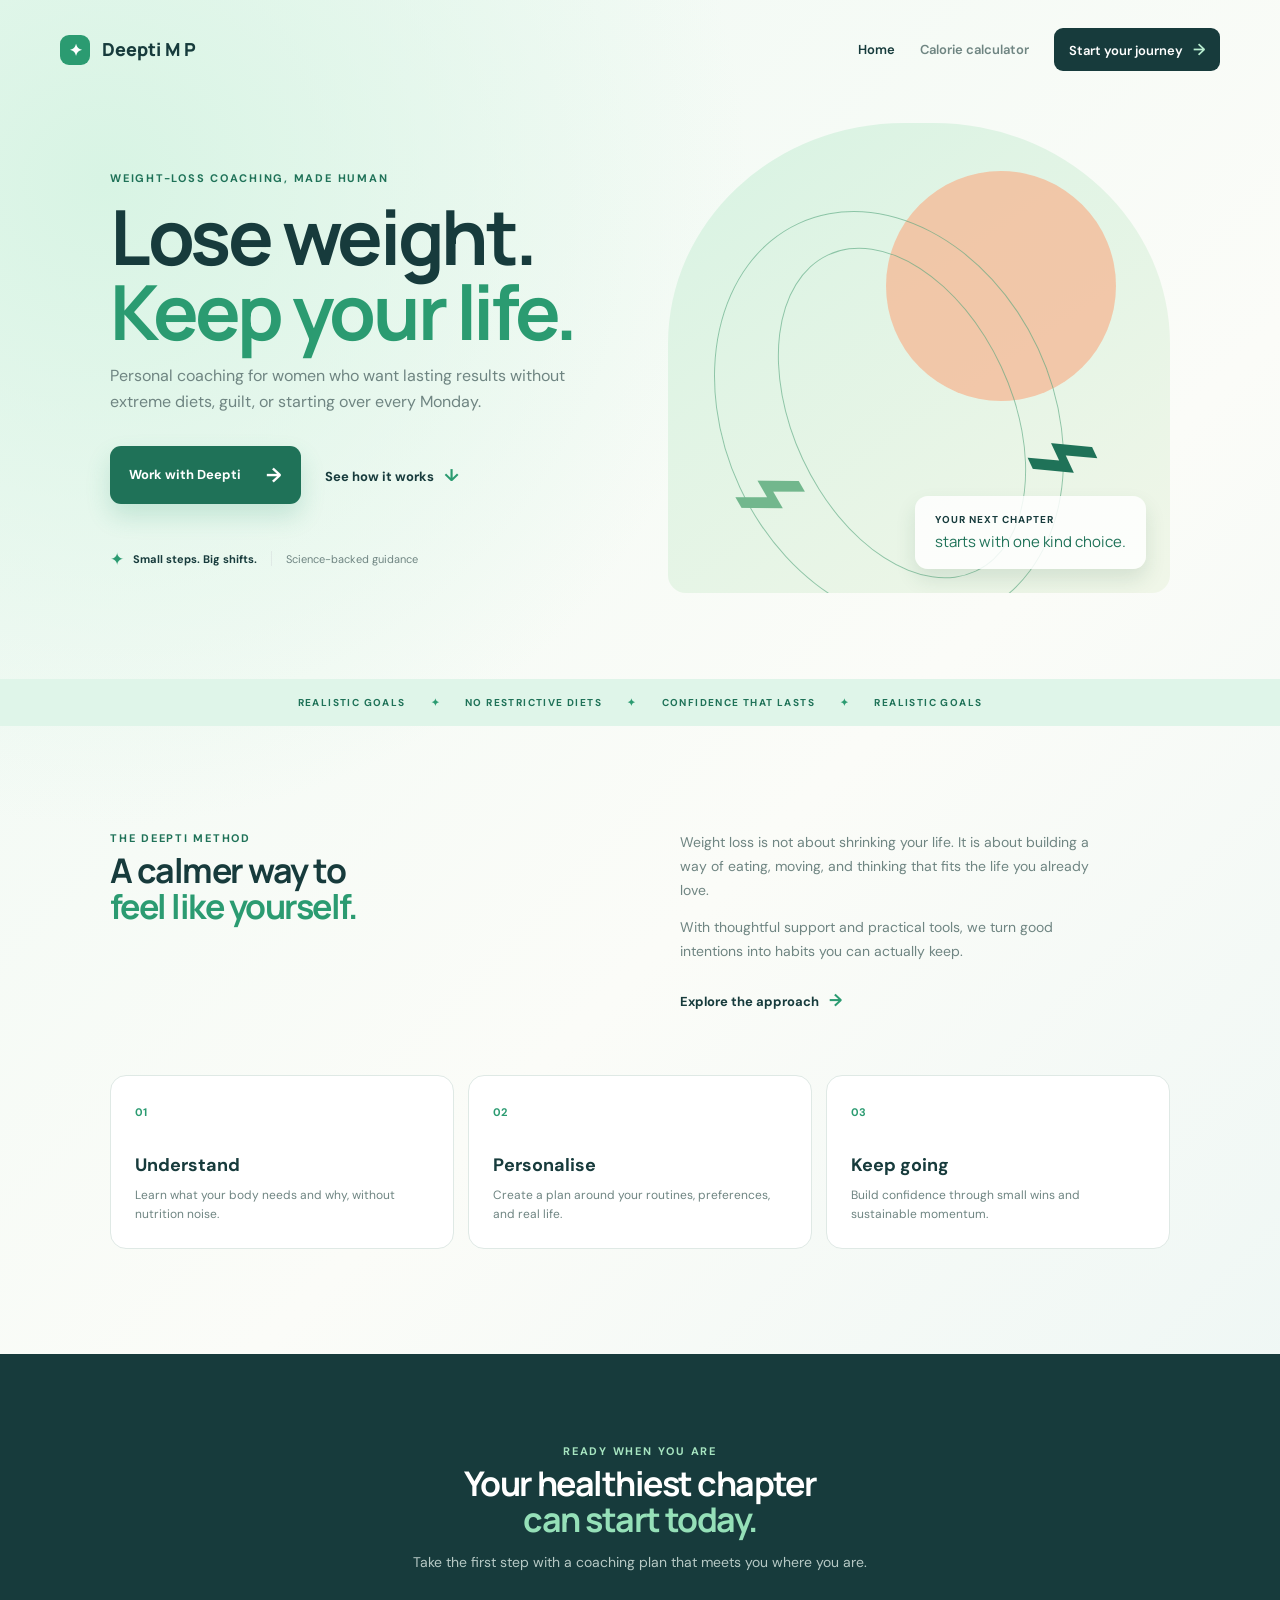
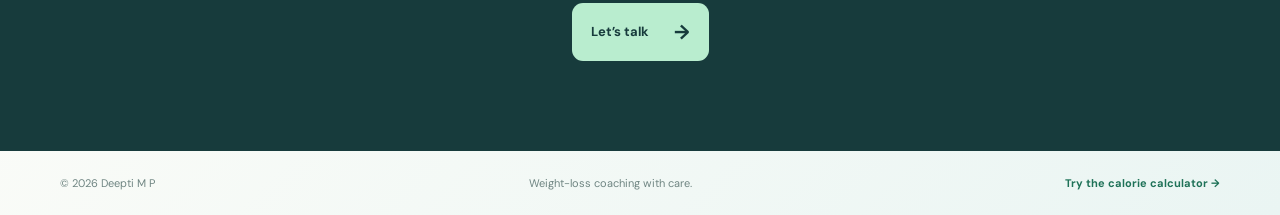
==== index.html @ 48b88be5 "CC v1" ====
<!doctype html>
<html lang="en">
  <head>
    <meta charset="UTF-8" /><meta name="viewport" content="width=device-width, initial-scale=1.0" />
    <meta name="description" content="Deepti M P helps women build sustainable habits, lose weight, and feel confident in their bodies." />
    <title>Deepti M P | Weight-Loss Coach</title>
    <link rel="preconnect" href="https://fonts.googleapis.com" /><link rel="preconnect" href="https://fonts.gstatic.com" crossorigin />
    <link href="https://fonts.googleapis.com/css2?family=DM+Sans:wght@400;500;600;700&family=Manrope:wght@700;800&display=swap" rel="stylesheet" /><link rel="stylesheet" href="styles.css" />
  </head>
  <body>
    <header class="site-header"><a class="site-logo" href="index.html"><span>✦</span> Deepti M P</a><nav class="site-nav" aria-label="Main navigation"><a class="active" href="index.html">Home</a><a href="calculator.html">Calorie calculator</a><a class="nav-cta" href="#start">Start your journey <span>→</span></a></nav></header>
    <main>
      <section class="coach-hero page-shell"><div class="hero-content"><p class="eyebrow">WEIGHT-LOSS COACHING, MADE HUMAN</p><h1>Lose weight.<br /><span>Keep your life.</span></h1><p class="hero-copy">Personal coaching for women who want lasting results without extreme diets, guilt, or starting over every Monday.</p><div class="hero-actions"><a class="primary-button" href="#start">Work with Deepti <span>→</span></a><a class="text-link" href="#approach">See how it works <span>↓</span></a></div><div class="trust-row"><span>✦</span><strong>Small steps. Big shifts.</strong><span class="trust-separator"></span><span>Science-backed guidance</span></div></div><div class="hero-art" aria-label="Abstract wellness illustration"><div class="sun-orb"></div><div class="art-ring ring-one"></div><div class="art-ring ring-two"></div><div class="leaf leaf-one">⌁</div><div class="leaf leaf-two">⌁</div><div class="hero-note"><strong>YOUR NEXT CHAPTER</strong><span>starts with one kind choice.</span></div></div></section>
      <section class="marquee-strip" aria-label="Coaching benefits"><span>REALISTIC GOALS</span><b>✦</b><span>NO RESTRICTIVE DIETS</span><b>✦</b><span>CONFIDENCE THAT LASTS</span><b>✦</b><span>REALISTIC GOALS</span></section>
      <section class="approach-section page-shell" id="approach"><div class="section-intro"><p class="section-kicker">THE DEEPTI METHOD</p><h2>A calmer way to<br /><em>feel like yourself.</em></h2></div><div class="approach-copy"><p>Weight loss is not about shrinking your life. It is about building a way of eating, moving, and thinking that fits the life you already love.</p><p>With thoughtful support and practical tools, we turn good intentions into habits you can actually keep.</p><a class="text-link" href="#start">Explore the approach <span>→</span></a></div><div class="method-cards"><article><span class="card-number">01</span><h3>Understand</h3><p>Learn what your body needs and why, without nutrition noise.</p></article><article><span class="card-number">02</span><h3>Personalise</h3><p>Create a plan around your routines, preferences, and real life.</p></article><article><span class="card-number">03</span><h3>Keep going</h3><p>Build confidence through small wins and sustainable momentum.</p></article></div></section>
      <section class="start-section" id="start"><div class="start-inner"><p class="section-kicker">READY WHEN YOU ARE</p><h2>Your healthiest chapter<br /><span>can start today.</span></h2><p>Take the first step with a coaching plan that meets you where you are.</p><a class="primary-button light" href="mailto:hello@deeptimp.co?subject=Weight-loss coaching enquiry">Let’s talk <span>→</span></a></div></section>
    </main>
    <footer class="site-footer"><span>© 2026 Deepti M P</span><span>Weight-loss coaching with care.</span><a href="calculator.html">Try the calorie calculator →</a></footer>
  </body>
</html>
---- styles.css ----
:root {
  --ink: #173b3c;
  --muted: #6f8582;
  --line: #dfe9e5;
  --mint: #dff5e9;
  --green: #2b9b71;
  --green-dark: #1f7258;
  --cream: #f7fbf8;
  --coral: #f47f67;
  --blue: #5a8be1;
}

* { box-sizing: border-box; }
html { scroll-behavior: smooth; }
body {
  margin: 0;
  min-height: 100vh;
  color: var(--ink);
  background: radial-gradient(circle at 8% 10%, #d8f4e4 0, transparent 32%), linear-gradient(135deg, #eef9f3 0%, #fbfcf8 52%, #eaf5f3 100%);
  font-family: "DM Sans", sans-serif;
}
.site-header { display: flex; align-items: center; justify-content: space-between; width: min(100% - 36px, 1160px); margin: 0 auto; padding: 28px 0 8px; }
.site-logo { color: var(--ink); font-family: Manrope, sans-serif; font-size: 18px; font-weight: 800; text-decoration: none; }
.site-logo span { display: inline-grid; place-items: center; width: 30px; height: 30px; margin-right: 8px; color: white; background: var(--green); border-radius: 9px; font-size: 16px; }
.site-nav { display: flex; align-items: center; gap: 25px; }
.site-nav a { color: var(--muted); font-size: 13px; font-weight: 600; text-decoration: none; }
.site-nav a:hover, .site-nav a.active { color: var(--ink); }
.site-nav .nav-cta { padding: 11px 15px; color: white; background: var(--ink); border-radius: 9px; }
.site-nav .nav-cta span { margin-left: 7px; color: #b8edd0; font-size: 16px; }
.page-shell { width: min(100% - 36px, 1060px); margin: 0 auto; padding: 60px 0 72px; }
.hero { margin-bottom: 30px; }
.brand-mark { display: grid; place-items: center; width: 42px; height: 42px; color: white; background: var(--green); border-radius: 14px; font-size: 24px; box-shadow: 0 10px 24px #4aaf7b40; }
.eyebrow, .section-kicker { color: var(--green-dark); font-size: 11px; font-weight: 700; letter-spacing: .16em; }
.eyebrow { margin: 25px 0 14px; }
h1, h2, h3, p { margin-top: 0; }
h1, h2 { font-family: Manrope, sans-serif; letter-spacing: -.045em; }
h1 { max-width: 700px; margin-bottom: 15px; font-size: clamp(42px, 7vw, 76px); line-height: .98; }
h1 span { color: var(--green); }
.hero-copy { max-width: 430px; color: var(--muted); font-size: 16px; line-height: 1.65; }
.coach-hero { display: grid; grid-template-columns: 1fr .9fr; align-items: center; min-height: 600px; padding-top: 30px; }
.coach-hero .hero-copy { max-width: 480px; }
.hero-actions { display: flex; align-items: center; gap: 24px; margin: 30px 0 44px; }
.primary-button { display: inline-flex; align-items: center; justify-content: space-between; gap: 25px; padding: 16px 19px; color: white; background: var(--green-dark); border-radius: 11px; font-size: 13px; font-weight: 700; text-decoration: none; box-shadow: 0 12px 24px #2b9b7133; }
.primary-button:hover { background: var(--ink); }
.primary-button span { font-size: 20px; }
.text-link { color: var(--ink); font-size: 13px; font-weight: 700; text-decoration: none; }
.text-link span { margin-left: 7px; color: var(--green); font-size: 17px; }
.trust-row { display: flex; align-items: center; gap: 9px; color: var(--muted); font-size: 11px; }
.trust-row > span:first-child { color: var(--green); font-size: 17px; }.trust-row strong { color: var(--ink); }.trust-separator { width: 1px; height: 15px; margin: 0 5px; background: var(--line); }
.hero-art { position: relative; min-height: 470px; overflow: hidden; background: linear-gradient(145deg, #d8f3e3, #f0f6e8); border-radius: 47% 47% 18px 18px; }
.sun-orb { position: absolute; top: 48px; right: 54px; width: 230px; height: 230px; background: #f6b994; border-radius: 50%; opacity: .75; }
.art-ring { position: absolute; border: 1px solid #55a67e99; border-radius: 50%; transform: rotate(-25deg); }.ring-one { top: 80px; left: 56px; width: 330px; height: 430px; }.ring-two { top: 115px; left: 124px; width: 220px; height: 350px; }
.leaf { position: absolute; color: var(--green-dark); font-size: 130px; font-weight: 400; transform: rotate(-25deg); }.leaf-one { right: 70px; bottom: 55px; }.leaf-two { left: 65px; bottom: 9px; color: #72b78d; transform: rotate(150deg); }
.hero-note { position: absolute; right: 24px; bottom: 24px; display: flex; flex-direction: column; gap: 5px; padding: 17px 20px; background: #ffffffd9; border-radius: 13px; box-shadow: 0 10px 20px #1c5b3920; }.hero-note strong { font-size: 10px; letter-spacing: .1em; }.hero-note span { color: var(--green-dark); font-family: Manrope, sans-serif; font-size: 15px; }
.marquee-strip { display: flex; justify-content: center; flex-wrap: wrap; gap: 25px; padding: 17px; color: var(--green-dark); background: var(--mint); font-size: 10px; font-weight: 700; letter-spacing: .14em; }.marquee-strip b { color: var(--green); }
.approach-section { display: grid; grid-template-columns: 1fr 1fr; gap: 25px 80px; padding-top: 105px; padding-bottom: 105px; }.section-intro h2 { margin-bottom: 0; line-height: 1.05; }.section-intro h2 em { color: var(--green); font-style: normal; }.approach-copy { max-width: 430px; color: var(--muted); font-size: 14px; line-height: 1.7; }.approach-copy .text-link { display: inline-block; margin-top: 8px; }.method-cards { display: grid; grid-template-columns: repeat(3, 1fr); grid-column: 1 / -1; gap: 14px; margin-top: 35px; }.method-cards article { padding: 24px; background: white; border: 1px solid var(--line); border-radius: 16px; }.card-number { color: var(--green); font-size: 11px; font-weight: 700; }.method-cards h3 { margin: 32px 0 9px; font-size: 18px; }.method-cards p { margin: 0; color: var(--muted); font-size: 12px; line-height: 1.6; }
.start-section { padding: 90px 20px; text-align: center; color: white; background: var(--ink); }.start-inner { max-width: 650px; margin: 0 auto; }.start-section .section-kicker { color: #a7e5c1; }.start-section h2 { margin-bottom: 15px; color: white; line-height: 1.05; }.start-section h2 span { color: #95e0b8; }.start-section p:not(.section-kicker) { color: #b6c9c5; font-size: 14px; }.primary-button.light { margin-top: 18px; color: var(--ink); background: #b9edcf; box-shadow: none; }.site-footer { display: flex; justify-content: space-between; gap: 15px; width: min(100% - 36px, 1160px); margin: 0 auto; padding: 25px 0; color: var(--muted); font-size: 11px; }.site-footer a { color: var(--green-dark); font-weight: 700; text-decoration: none; }
.calculator-page { padding-top: 45px; }.calculator-page .hero { margin-bottom: 30px; }
.calculator-card { overflow: hidden; background: rgba(255,255,255,.86); border: 1px solid #fff; border-radius: 28px; box-shadow: 0 24px 70px #23604b14; backdrop-filter: blur(16px); }
form { padding: clamp(25px, 5vw, 48px); }
.form-heading, .results-heading { display: flex; align-items: flex-start; justify-content: space-between; gap: 20px; }
.section-kicker { margin-bottom: 8px; }
h2 { margin-bottom: 27px; font-size: clamp(25px, 4vw, 34px); }
.step-pill { margin-top: 4px; padding: 8px 12px; color: var(--green-dark); background: var(--mint); border-radius: 99px; font-size: 10px; font-weight: 700; letter-spacing: .08em; white-space: nowrap; }
.form-grid { display: grid; grid-template-columns: repeat(2, 1fr); gap: 20px; }
.field { display: flex; flex-direction: column; gap: 9px; color: var(--ink); font-size: 13px; font-weight: 700; }
.field small { margin-left: 4px; color: var(--muted); font-size: 11px; font-weight: 500; }
input, select { width: 100%; padding: 15px 16px; color: var(--ink); background: var(--cream); border: 1px solid var(--line); border-radius: 12px; outline: none; font: inherit; font-size: 15px; transition: border .2s, box-shadow .2s, background .2s; }
input::placeholder { color: #a5b5b1; }
input:focus, select:focus { background: white; border-color: var(--green); box-shadow: 0 0 0 4px #55b9871f; }
.activity-field { margin-top: 20px; }
.form-error { min-height: 18px; margin: 13px 0 0; color: #cc604e; font-size: 13px; }
.calculate-button { display: flex; align-items: center; justify-content: space-between; width: 100%; margin-top: 8px; padding: 17px 20px; color: white; background: var(--ink); border: 0; border-radius: 13px; cursor: pointer; font: inherit; font-weight: 700; transition: transform .2s, background .2s; }
.calculate-button:hover { background: var(--green-dark); transform: translateY(-2px); }
.calculate-button span { color: #b8edd0; font-size: 25px; line-height: 0; }
.results { padding: clamp(25px, 5vw, 48px); background: #f4faf6; border-top: 1px solid #e4eee9; }
.results-heading h2 { margin-bottom: 0; }
.target-total { display: flex; flex-direction: column; align-items: flex-end; color: var(--muted); font-size: 11px; }
.target-total strong { color: var(--green); font: 800 clamp(27px, 4vw, 38px) Manrope, sans-serif; letter-spacing: -.05em; }
.result-cards { display: grid; grid-template-columns: repeat(3, 1fr); gap: 14px; margin-top: 20px; }
.result-card { position: relative; min-height: 185px; padding: 20px; border-radius: 17px; background: white; border: 1px solid #e5eee9; }
.result-card.featured { background: var(--ink); color: white; border-color: var(--ink); box-shadow: 0 15px 30px #173b3c22; transform: translateY(-8px); }
.result-icon { display: grid; place-items: center; width: 32px; height: 32px; margin-bottom: 17px; border-radius: 10px; font-size: 20px; font-weight: 700; }
.loss .result-icon { color: #d35f4f; background: #ffebe5; }
.maintain .result-icon { color: #b7f0d1; background: #275c52; }
.gain .result-icon { color: #4d82da; background: #e8f0ff; }
.result-card h3 { margin-bottom: 5px; font-size: 15px; }
.result-card p { margin-bottom: 17px; color: var(--muted); font-size: 11px; }
.featured p { color: #b4c7c4; }
.result-card > strong { display: block; font: 800 28px Manrope, sans-serif; letter-spacing: -.05em; }
.result-card > span { color: var(--muted); font-size: 10px; }
.featured > span { color: #b4c7c4; }
.disclaimer { max-width: 670px; margin: 23px 0 0; color: var(--muted); font-size: 11px; line-height: 1.6; }
@media (max-width: 760px) { .site-header { padding-top: 20px; }.site-nav { gap: 12px; }.site-nav a:not(.nav-cta) { display: none; }.site-nav .nav-cta { font-size: 11px; }.coach-hero { grid-template-columns: 1fr; min-height: auto; padding-top: 60px; padding-bottom: 60px; }.hero-art { min-height: 330px; margin-top: 15px; }.approach-section { grid-template-columns: 1fr; gap: 15px; padding-top: 70px; padding-bottom: 70px; }.method-cards { grid-template-columns: 1fr; margin-top: 20px; }.method-cards h3 { margin-top: 18px; }.site-footer { flex-wrap: wrap; } }
@media (max-width: 680px) { .page-shell { padding-top: 34px; } .form-grid, .result-cards { grid-template-columns: 1fr; } .result-card.featured { transform: none; } .form-heading { flex-direction: column; gap: 0; } .step-pill { margin-bottom: 22px; } .target-total { text-align: right; } }
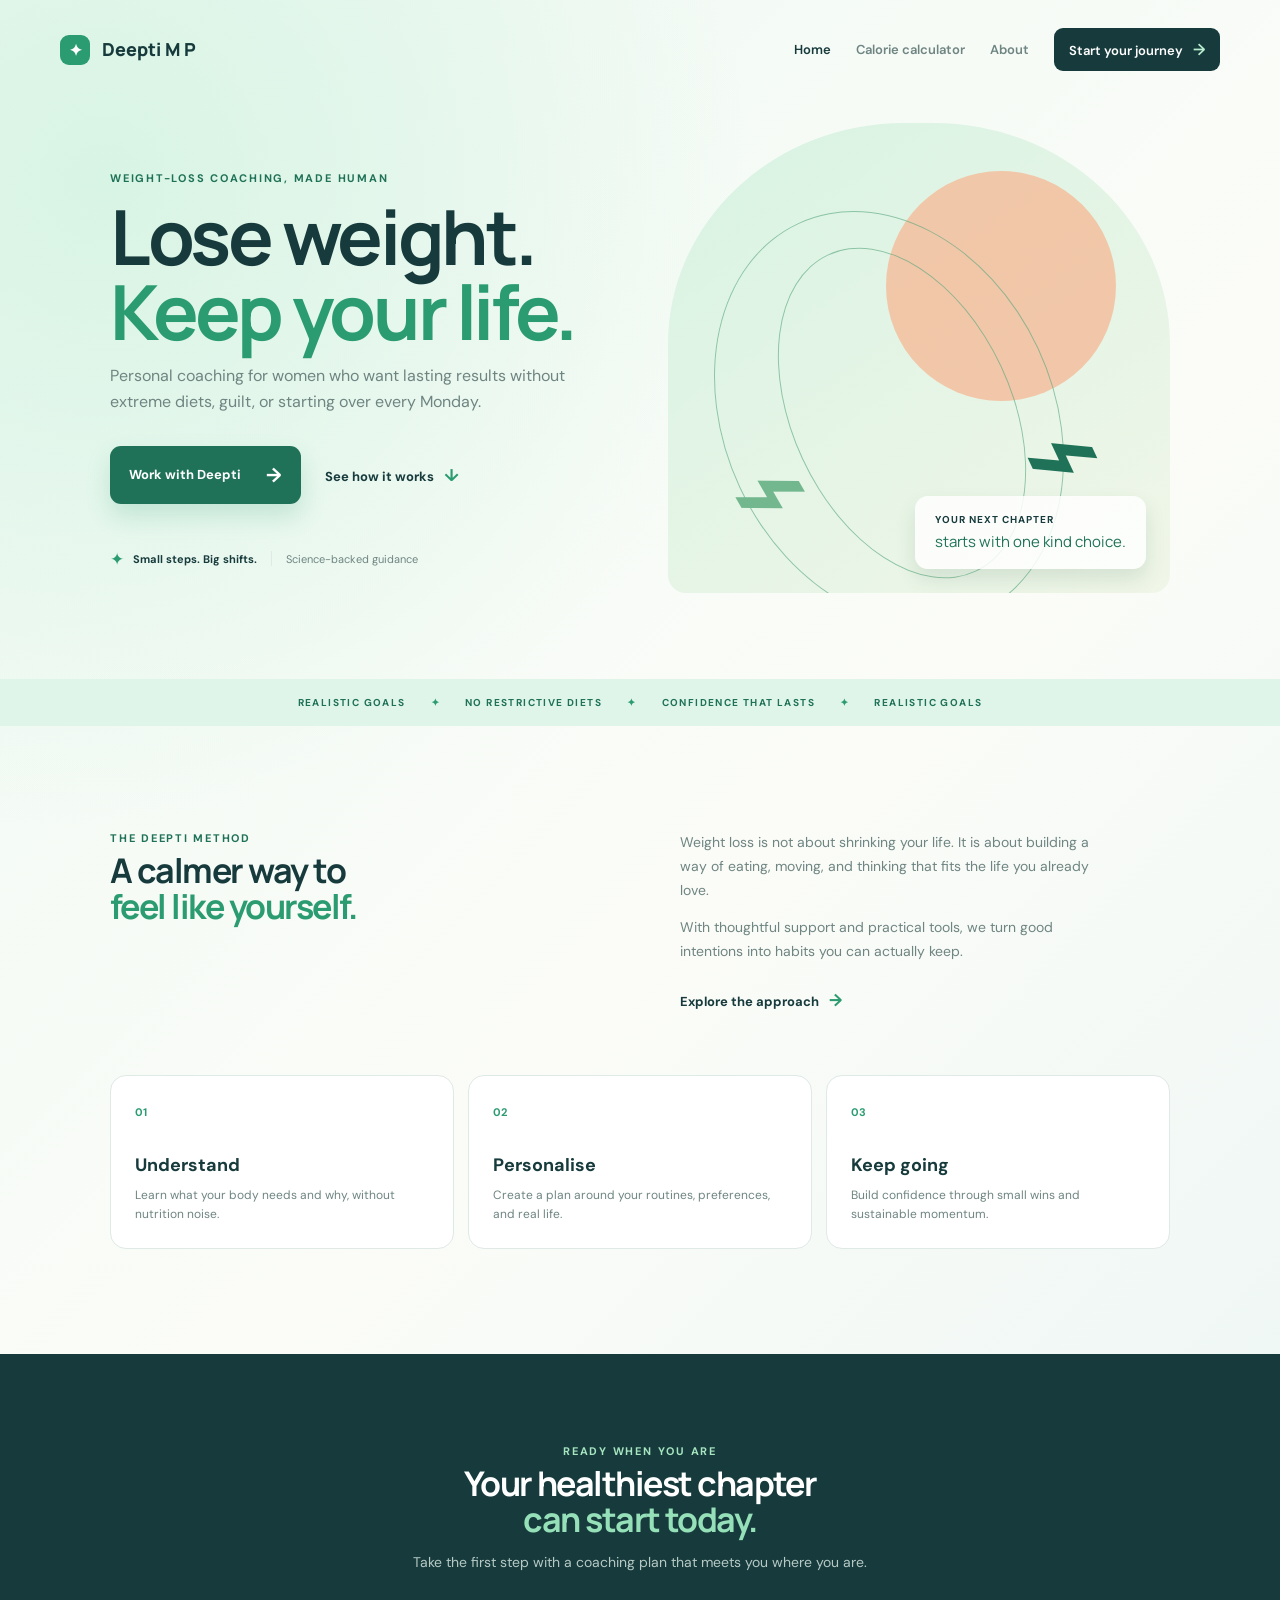
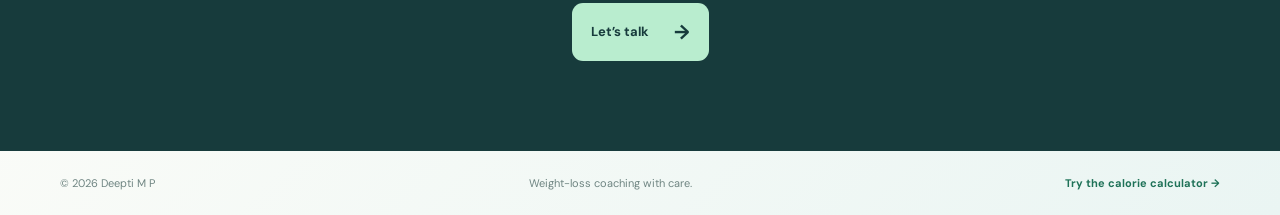
==== commit f2a527aa: "About page added" ====
--- a/index.html
+++ b/index.html
@@ -8,7 +8,7 @@
     <link href="https://fonts.googleapis.com/css2?family=DM+Sans:wght@400;500;600;700&family=Manrope:wght@700;800&display=swap" rel="stylesheet" /><link rel="stylesheet" href="styles.css" />
   </head>
   <body>
-    <header class="site-header"><a class="site-logo" href="index.html"><span>✦</span> Deepti M P</a><nav class="site-nav" aria-label="Main navigation"><a class="active" href="index.html">Home</a><a href="calculator.html">Calorie calculator</a><a class="nav-cta" href="#start">Start your journey <span>→</span></a></nav></header>
+    <header class="site-header"><a class="site-logo" href="index.html"><span>✦</span> Deepti M P</a><nav class="site-nav" aria-label="Main navigation"><a class="active" href="index.html">Home</a><a href="calculator.html">Calorie calculator</a><a href="about.html">About</a><a class="nav-cta" href="#start">Start your journey <span>→</span></a></nav></header>
     <main>
       <section class="coach-hero page-shell"><div class="hero-content"><p class="eyebrow">WEIGHT-LOSS COACHING, MADE HUMAN</p><h1>Lose weight.<br /><span>Keep your life.</span></h1><p class="hero-copy">Personal coaching for women who want lasting results without extreme diets, guilt, or starting over every Monday.</p><div class="hero-actions"><a class="primary-button" href="#start">Work with Deepti <span>→</span></a><a class="text-link" href="#approach">See how it works <span>↓</span></a></div><div class="trust-row"><span>✦</span><strong>Small steps. Big shifts.</strong><span class="trust-separator"></span><span>Science-backed guidance</span></div></div><div class="hero-art" aria-label="Abstract wellness illustration"><div class="sun-orb"></div><div class="art-ring ring-one"></div><div class="art-ring ring-two"></div><div class="leaf leaf-one">⌁</div><div class="leaf leaf-two">⌁</div><div class="hero-note"><strong>YOUR NEXT CHAPTER</strong><span>starts with one kind choice.</span></div></div></section>
       <section class="marquee-strip" aria-label="Coaching benefits"><span>REALISTIC GOALS</span><b>✦</b><span>NO RESTRICTIVE DIETS</span><b>✦</b><span>CONFIDENCE THAT LASTS</span><b>✦</b><span>REALISTIC GOALS</span></section>
--- a/styles.css
+++ b/styles.css
@@ -39,6 +39,22 @@
 .hero-copy { max-width: 430px; color: var(--muted); font-size: 16px; line-height: 1.65; }
 .coach-hero { display: grid; grid-template-columns: 1fr .9fr; align-items: center; min-height: 600px; padding-top: 30px; }
 .coach-hero .hero-copy { max-width: 480px; }
+.about-hero { display: grid; grid-template-columns: 1fr .85fr; align-items: center; gap: 80px; min-height: 540px; padding-top: 55px; }
+.about-intro h1 { max-width: 590px; }
+.about-intro .hero-copy { max-width: 475px; }
+.about-portrait { position: relative; min-height: 430px; overflow: hidden; background: linear-gradient(145deg, #f8d9c7, #d9f1df); border-radius: 48% 48% 22px 22px; }
+.portrait-sun { position: absolute; top: 38px; right: 42px; width: 190px; height: 190px; background: #f9b780; border-radius: 50%; opacity: .78; }
+.portrait-figure { position: absolute; right: 28%; bottom: 0; width: 180px; height: 300px; }
+.portrait-head { position: absolute; top: 12px; left: 46px; width: 92px; height: 108px; background: #9b5d4c; border-radius: 48% 48% 42% 42%; box-shadow: inset -14px -8px #824a40; }
+.portrait-body { position: absolute; bottom: -24px; left: 5px; width: 170px; height: 230px; background: var(--green-dark); border-radius: 48% 48% 0 0; transform: rotate(-3deg); }
+.portrait-note { position: absolute; left: 20px; bottom: 21px; padding: 15px 17px; color: var(--ink); background: #ffffffd9; border-radius: 12px; font-size: 10px; letter-spacing: .08em; line-height: 1.5; box-shadow: 0 10px 20px #1c5b3920; }
+.portrait-note strong { color: var(--green-dark); }
+.about-story { display: grid; grid-template-columns: 1fr 1fr; gap: 25px 80px; padding-top: 90px; padding-bottom: 105px; }
+.about-copy { max-width: 440px; color: var(--muted); font-size: 14px; line-height: 1.7; }
+.values-grid { display: grid; grid-template-columns: repeat(3, 1fr); grid-column: 1 / -1; gap: 14px; margin-top: 35px; }
+.values-grid article { padding: 24px; background: white; border: 1px solid var(--line); border-radius: 16px; }
+.values-grid h3 { margin: 32px 0 9px; font-size: 18px; }
+.values-grid p { margin: 0; color: var(--muted); font-size: 12px; line-height: 1.6; }
 .hero-actions { display: flex; align-items: center; gap: 24px; margin: 30px 0 44px; }
 .primary-button { display: inline-flex; align-items: center; justify-content: space-between; gap: 25px; padding: 16px 19px; color: white; background: var(--green-dark); border-radius: 11px; font-size: 13px; font-weight: 700; text-decoration: none; box-shadow: 0 12px 24px #2b9b7133; }
 .primary-button:hover { background: var(--ink); }
@@ -91,5 +107,5 @@
 .result-card > span { color: var(--muted); font-size: 10px; }
 .featured > span { color: #b4c7c4; }
 .disclaimer { max-width: 670px; margin: 23px 0 0; color: var(--muted); font-size: 11px; line-height: 1.6; }
-@media (max-width: 760px) { .site-header { padding-top: 20px; }.site-nav { gap: 12px; }.site-nav a:not(.nav-cta) { display: none; }.site-nav .nav-cta { font-size: 11px; }.coach-hero { grid-template-columns: 1fr; min-height: auto; padding-top: 60px; padding-bottom: 60px; }.hero-art { min-height: 330px; margin-top: 15px; }.approach-section { grid-template-columns: 1fr; gap: 15px; padding-top: 70px; padding-bottom: 70px; }.method-cards { grid-template-columns: 1fr; margin-top: 20px; }.method-cards h3 { margin-top: 18px; }.site-footer { flex-wrap: wrap; } }
+@media (max-width: 760px) { .site-header { padding-top: 20px; }.site-nav { gap: 12px; }.site-nav a:not(.nav-cta) { display: none; }.site-nav .nav-cta { font-size: 11px; }.coach-hero, .about-hero { grid-template-columns: 1fr; min-height: auto; padding-top: 60px; padding-bottom: 60px; }.about-hero { gap: 30px; }.hero-art, .about-portrait { min-height: 330px; margin-top: 15px; }.approach-section, .about-story { grid-template-columns: 1fr; gap: 15px; padding-top: 70px; padding-bottom: 70px; }.method-cards, .values-grid { grid-template-columns: 1fr; margin-top: 20px; }.method-cards h3, .values-grid h3 { margin-top: 18px; }.site-footer { flex-wrap: wrap; } }
 @media (max-width: 680px) { .page-shell { padding-top: 34px; } .form-grid, .result-cards { grid-template-columns: 1fr; } .result-card.featured { transform: none; } .form-heading { flex-direction: column; gap: 0; } .step-pill { margin-bottom: 22px; } .target-total { text-align: right; } }
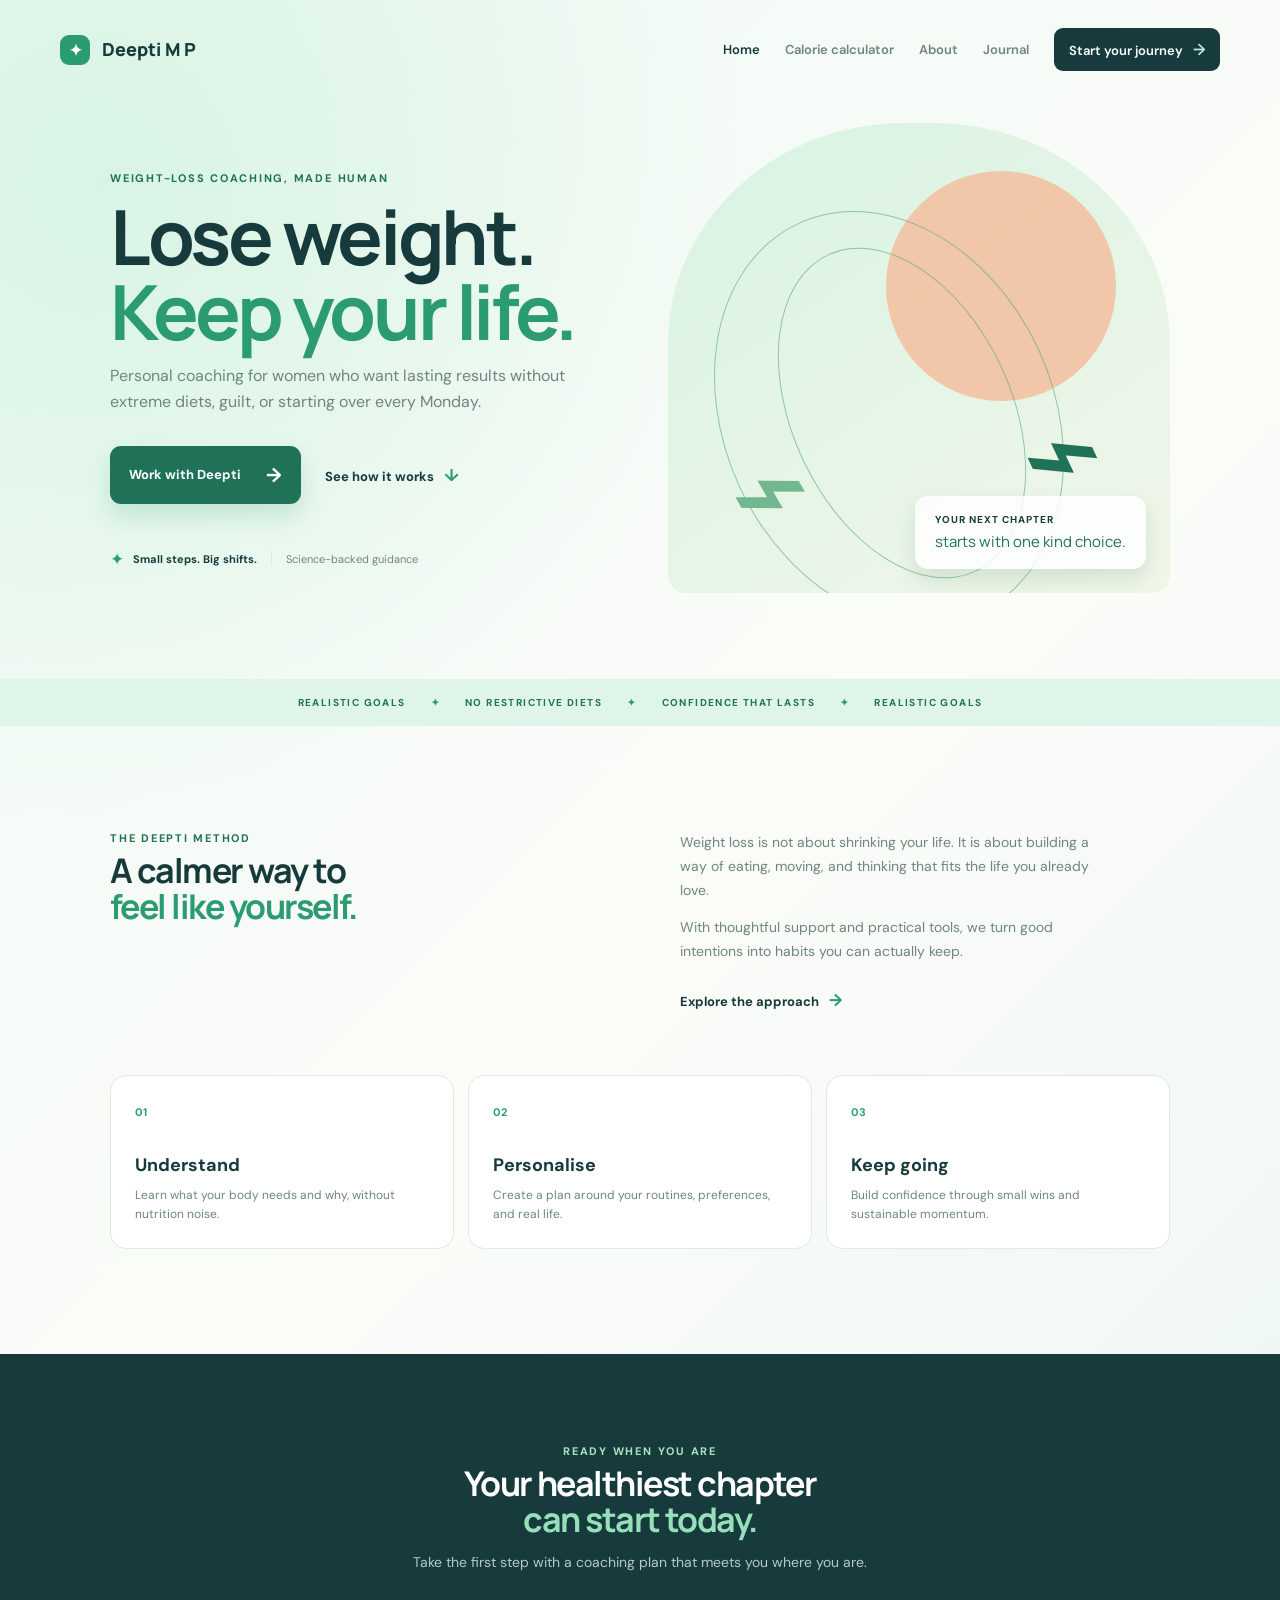
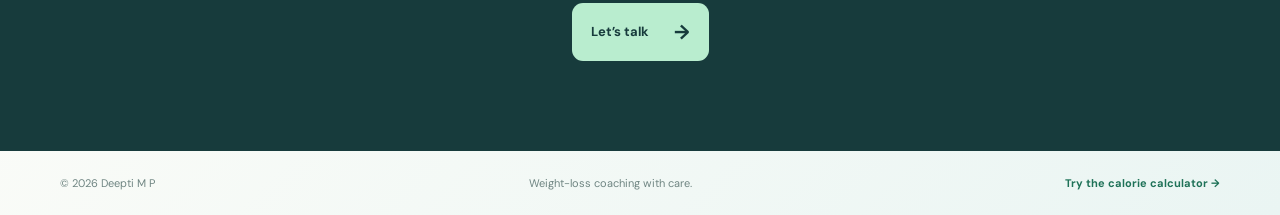
==== commit 2bbdd1e3: "Blog added" ====
--- a/index.html
+++ b/index.html
@@ -8,7 +8,7 @@
     <link href="https://fonts.googleapis.com/css2?family=DM+Sans:wght@400;500;600;700&family=Manrope:wght@700;800&display=swap" rel="stylesheet" /><link rel="stylesheet" href="styles.css" />
   </head>
   <body>
-    <header class="site-header"><a class="site-logo" href="index.html"><span>✦</span> Deepti M P</a><nav class="site-nav" aria-label="Main navigation"><a class="active" href="index.html">Home</a><a href="calculator.html">Calorie calculator</a><a href="about.html">About</a><a class="nav-cta" href="#start">Start your journey <span>→</span></a></nav></header>
+    <header class="site-header"><a class="site-logo" href="index.html"><span>✦</span> Deepti M P</a><nav class="site-nav" aria-label="Main navigation"><a class="active" href="index.html">Home</a><a href="calculator.html">Calorie calculator</a><a href="about.html">About</a><a href="blog.html">Journal</a><a class="nav-cta" href="#start">Start your journey <span>→</span></a></nav></header>
     <main>
       <section class="coach-hero page-shell"><div class="hero-content"><p class="eyebrow">WEIGHT-LOSS COACHING, MADE HUMAN</p><h1>Lose weight.<br /><span>Keep your life.</span></h1><p class="hero-copy">Personal coaching for women who want lasting results without extreme diets, guilt, or starting over every Monday.</p><div class="hero-actions"><a class="primary-button" href="#start">Work with Deepti <span>→</span></a><a class="text-link" href="#approach">See how it works <span>↓</span></a></div><div class="trust-row"><span>✦</span><strong>Small steps. Big shifts.</strong><span class="trust-separator"></span><span>Science-backed guidance</span></div></div><div class="hero-art" aria-label="Abstract wellness illustration"><div class="sun-orb"></div><div class="art-ring ring-one"></div><div class="art-ring ring-two"></div><div class="leaf leaf-one">⌁</div><div class="leaf leaf-two">⌁</div><div class="hero-note"><strong>YOUR NEXT CHAPTER</strong><span>starts with one kind choice.</span></div></div></section>
       <section class="marquee-strip" aria-label="Coaching benefits"><span>REALISTIC GOALS</span><b>✦</b><span>NO RESTRICTIVE DIETS</span><b>✦</b><span>CONFIDENCE THAT LASTS</span><b>✦</b><span>REALISTIC GOALS</span></section>
--- a/styles.css
+++ b/styles.css
@@ -107,5 +107,42 @@
 .result-card > span { color: var(--muted); font-size: 10px; }
 .featured > span { color: #b4c7c4; }
 .disclaimer { max-width: 670px; margin: 23px 0 0; color: var(--muted); font-size: 11px; line-height: 1.6; }
+.blog-hero { padding-top: 90px; padding-bottom: 84px; }
+.blog-hero h1 { max-width: 700px; }
+.blog-list { padding-top: 0; padding-bottom: 108px; }
+.blog-list-heading { display: grid; grid-template-columns: 1fr 1fr; gap: 80px; align-items: end; margin-bottom: 43px; }
+.blog-list-heading h2 { margin-bottom: 0; line-height: 1.05; }
+.blog-list-heading h2 em { color: var(--green); font-style: normal; }
+.blog-list-heading > p { max-width: 340px; margin: 0 0 5px; color: var(--muted); font-size: 14px; line-height: 1.7; }
+.post-grid { display: grid; grid-template-columns: 1.12fr 1fr 1fr; gap: 16px; }
+.post-card { overflow: hidden; background: #fff; border: 1px solid var(--line); border-radius: 20px; box-shadow: 0 15px 35px #23604b0b; }
+.post-card-body { padding: 24px 23px 27px; }
+.post-card h3 { min-height: 54px; margin: 12px 0 10px; font-family: Manrope, sans-serif; font-size: 20px; line-height: 1.2; letter-spacing: -.035em; }
+.post-card p:not(.post-meta) { min-height: 64px; margin-bottom: 19px; color: var(--muted); font-size: 12px; line-height: 1.65; }
+.post-meta { margin-bottom: 0; color: var(--green-dark); font-size: 10px; font-weight: 700; letter-spacing: .13em; }
+.post-illustration, .article-art { position: relative; overflow: hidden; background: #dff5e9; }
+.post-illustration { height: 190px; }
+.post-illustration > span, .article-art > span { position: absolute; top: 18px; left: 20px; color: var(--green-dark); font: 700 11px Manrope, sans-serif; letter-spacing: .1em; }
+.post-illustration i, .article-art i { position: absolute; right: 40px; bottom: 4px; color: var(--green-dark); font: normal 140px Manrope, sans-serif; line-height: 1; opacity: .7; }
+.illustration-one { background: linear-gradient(135deg, #d9f2e2, #f7e0cb); }
+.illustration-one i { color: #d77e66; }
+.illustration-two { background: linear-gradient(135deg, #f8e6c9, #dbeedc); }
+.illustration-two i { color: #ef966c; font-size: 155px; }
+.illustration-three { background: linear-gradient(135deg, #dce8f8, #d9f1df); }
+.illustration-three i { color: #5a8be1; font-size: 150px; }
+.article-page { max-width: 860px; padding-top: 64px; padding-bottom: 100px; }
+.back-link { display: inline-block; margin-bottom: 58px; color: var(--green-dark); font-size: 12px; font-weight: 700; text-decoration: none; }
+.article-page > .post-meta { margin-bottom: 16px; }
+.article-page h1 { max-width: 760px; margin-bottom: 19px; font-size: clamp(38px, 6vw, 66px); line-height: 1.02; }
+.article-page h1 span { color: var(--green); }
+.article-dek { max-width: 560px; margin-bottom: 42px; color: var(--muted); font-size: 17px; line-height: 1.6; }
+.article-art { height: 300px; margin-bottom: 55px; border-radius: 24px; }
+.article-art > i { right: 25%; bottom: -13px; font-size: 225px; }
+.article-copy { max-width: 620px; margin: 0 auto; color: var(--muted); font-size: 15px; line-height: 1.85; }
+.article-copy p { margin-bottom: 24px; }
+.article-copy .article-lead { color: var(--ink); font-family: Manrope, sans-serif; font-size: 22px; line-height: 1.4; letter-spacing: -.03em; }
+.article-copy h2 { margin: 43px 0 13px; color: var(--ink); font-size: 25px; }
+.article-next { display: inline-flex; gap: 10px; align-items: center; margin-top: 18px; color: var(--green-dark); font-size: 13px; font-weight: 700; text-decoration: none; }
+.article-next span { color: var(--green); font-size: 18px; }
 @media (max-width: 760px) { .site-header { padding-top: 20px; }.site-nav { gap: 12px; }.site-nav a:not(.nav-cta) { display: none; }.site-nav .nav-cta { font-size: 11px; }.coach-hero, .about-hero { grid-template-columns: 1fr; min-height: auto; padding-top: 60px; padding-bottom: 60px; }.about-hero { gap: 30px; }.hero-art, .about-portrait { min-height: 330px; margin-top: 15px; }.approach-section, .about-story { grid-template-columns: 1fr; gap: 15px; padding-top: 70px; padding-bottom: 70px; }.method-cards, .values-grid { grid-template-columns: 1fr; margin-top: 20px; }.method-cards h3, .values-grid h3 { margin-top: 18px; }.site-footer { flex-wrap: wrap; } }
-@media (max-width: 680px) { .page-shell { padding-top: 34px; } .form-grid, .result-cards { grid-template-columns: 1fr; } .result-card.featured { transform: none; } .form-heading { flex-direction: column; gap: 0; } .step-pill { margin-bottom: 22px; } .target-total { text-align: right; } }
+@media (max-width: 680px) { .page-shell { padding-top: 34px; } .form-grid, .result-cards, .post-grid { grid-template-columns: 1fr; } .result-card.featured { transform: none; } .form-heading { flex-direction: column; gap: 0; } .step-pill { margin-bottom: 22px; } .target-total { text-align: right; } .blog-hero { padding-bottom: 60px; } .blog-list-heading { grid-template-columns: 1fr; gap: 15px; } .post-card h3, .post-card p:not(.post-meta) { min-height: 0; } .article-page { padding-top: 34px; } .back-link { margin-bottom: 38px; } .article-art { height: 220px; margin-bottom: 40px; } .article-art > i { font-size: 170px; } .article-copy .article-lead { font-size: 19px; } }
